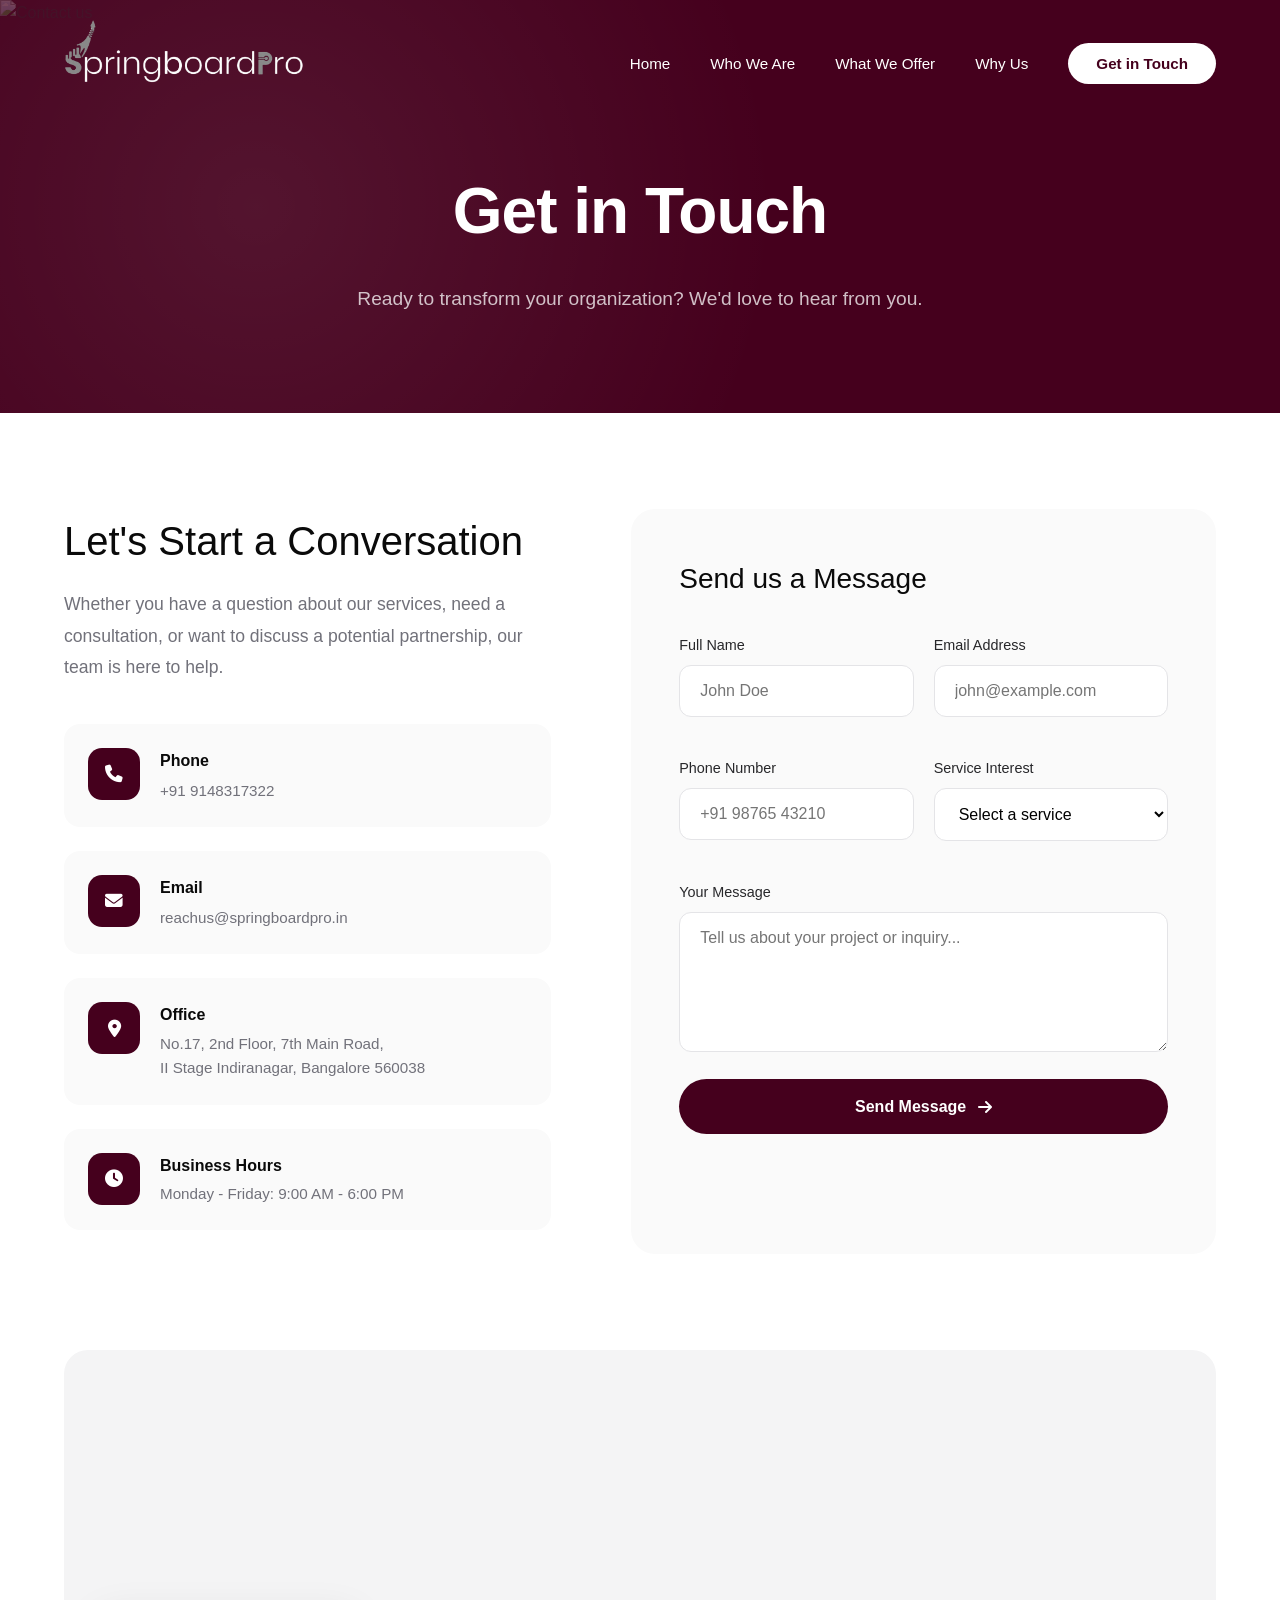
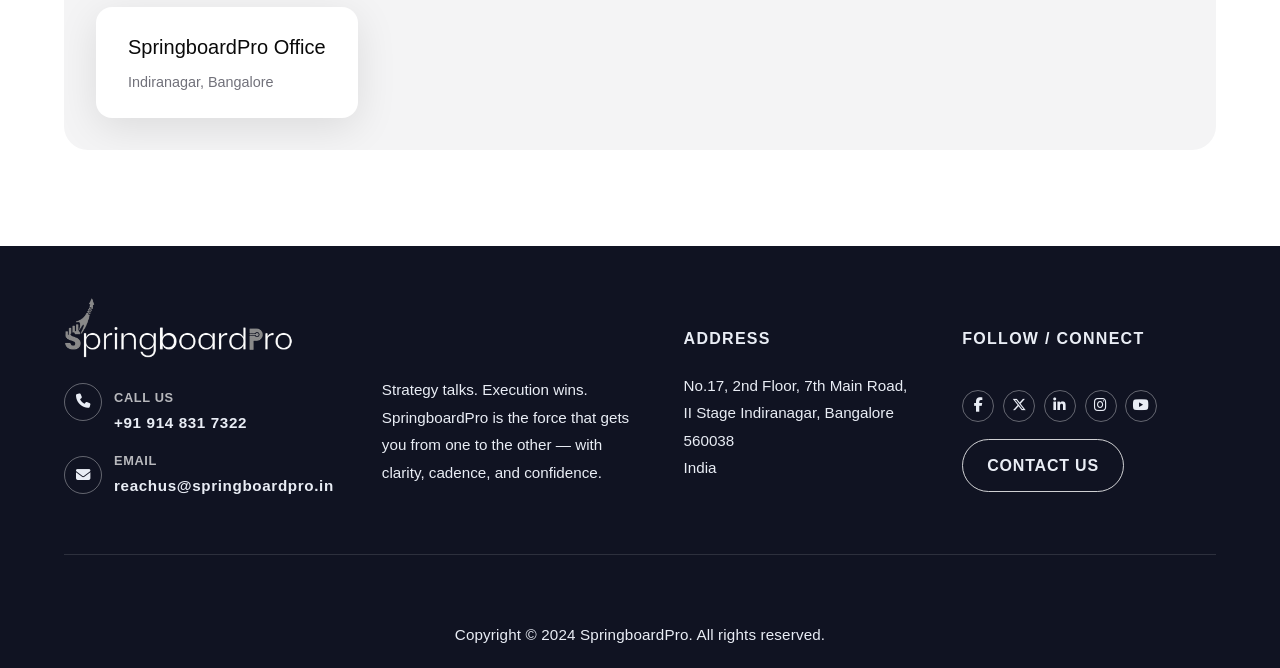
==== contact.html @ 6fe1da52 "changes in the contact.html index .html" ====
<!DOCTYPE html>
<html lang="en">

<head>
    <meta charset="UTF-8">
    <meta name="viewport" content="width=device-width, initial-scale=1.0">
    <title>Contact Us | SpringboardPro</title>
    <link
        href="https://fonts.googleapis.com/css2?family=DM+Sans:wght@400;500;600;700&family=Instrument+Serif:ital@0;1&display=swap"
        rel="stylesheet">
    <link rel="stylesheet" href="https://cdnjs.cloudflare.com/ajax/libs/font-awesome/6.5.1/css/all.min.css">
    <style>
        * {
            margin: 0;
            padding: 0;
            box-sizing: border-box;
        }

        :root {
            --burgundy: #45001d;
            --burgundy-light: #dcafac;
            --burgundy-dark: #5c0028;
            --white: #ffffff;
            --black: #0a0a0a;
            --gray-50: #fafafa;
            --gray-100: #f4f4f5;
            --gray-200: #e4e4e7;
            --gray-500: #71717a;
            --gray-800: #27272a;
        }

        html {
            scroll-behavior: smooth;
        }

        body {
            font-family: 'Nunito', sans-serif;
            color: var(--gray-800);
            line-height: 1.6;
            background: var(--white);
        }

        /* NAVBAR */
        .navbar {
            position: fixed;
            top: 0;
            left: 0;
            right: 0;
            z-index: 1000;
            padding: 1.15rem 5%;
            display: flex;
            justify-content: space-between;
            align-items: center;
            background: transparent;
            border-bottom: 1px solid transparent;
            transition: all 0.4s cubic-bezier(0.4, 0, 0.2, 1);
        }

        .navbar.scrolled {
            padding: 0.85rem 5%;
            background: #45001d;
            backdrop-filter: blur(18px);
            border-bottom: 1px solid rgba(255, 255, 255, 0.08);
            box-shadow: 0 8px 35px rgba(69, 0, 29, 0.45);
        }

        .navbar.scrolled .logo {
            color: #45001d;
        }

        .navbar.scrolled .nav-links a {
            color: var(--white)
        }

        .navbar.scrolled .nav-cta {
            background: var(--white) !important;
            color: var(--burgundy) !important;
        }

        .logo {
            display: inline-flex;
            align-items: center;
            gap: 0.75rem;
            text-decoration: none;
        }

        .logo img {
            height: 90px;
            width: auto;
            display: block;
        }

        .nav-links {
            display: flex;
            list-style: none;
            gap: 2.5rem;
            align-items: center;
        }

        .nav-links a {
            color: var(--white);
            text-decoration: none;
            font-weight: 500;
            font-size: 0.95rem;
            transition: all 0.3s ease;
        }

        .dropdown {
            position: relative;
        }

        .dropdown-content {
            position: absolute;
            top: calc(100% + 10px);
            left: -20px;
            background: var(--white);
            min-width: 280px;
            padding: 0.75rem 0;
            border-radius: 12px;
            opacity: 0;
            visibility: hidden;
            transform: translateY(10px);
            transition: all 0.3s ease;
            box-shadow: 0 20px 50px rgba(0, 0, 0, 0.15);
            border: 1px solid var(--gray-100);
        }

        .dropdown:hover .dropdown-content {
            opacity: 1;
            visibility: visible;
            transform: translateY(0);
        }

        .dropdown-content a {
            display: block;
            padding: 0.9rem 1.5rem;
            color: var(--gray-800) !important;
            font-size: 0.9rem;
        }

        .dropdown-content a:hover {
            background: var(--gray-50);
            color: var(--burgundy) !important;
        }

        .nav-cta {
            background: var(--white) !important;
            color: var(--burgundy) !important;
            padding: 0.75rem 1.75rem !important;
            border-radius: 100px;
            font-weight: 600 !important;
        }

        .mobile-toggle {
            display: none;
            flex-direction: column;
            gap: 5px;
            cursor: pointer;
            padding: 5px;
            z-index: 1001;
        }

        .mobile-toggle span {
            width: 24px;
            height: 2px;
            background: var(--white);
            border-radius: 2px;
        }

        .navbar.scrolled .mobile-toggle span {
            background: var(--gray-800);
        }

        /* PAGE HERO */
        .page-hero {
            padding: 10rem 5% 6rem;
            background: #45001d;
            position: relative;
            overflow: hidden;
        }

        .page-hero::before {
            content: '';
            position: absolute;
            top: 0;
            left: 0;
            right: 0;
            bottom: 0;
            background: radial-gradient(circle at 20% 50%, rgba(255, 255, 255, 0.08) 0%, transparent 50%);
            z-index: 1;
        }

        .hero-bg-image {
            position: absolute;
            top: 0;
            left: 0;
            right: 0;
            bottom: 0;
        }

        .hero-bg-image img {
            width: 100%;
            height: 100%;
            object-fit: cover;
            opacity: 0.25;
        }

        .page-hero-content {
            max-width: 800px;
            margin: 0 auto;
            text-align: center;
            position: relative;
            z-index: 10;
        }

        .page-hero .section-label {
            display: inline-flex;
            align-items: center;
            gap: 0.5rem;
            background: rgba(255, 255, 255, 0.1);
            border: 1px solid rgba(255, 255, 255, 0.2);
            color: var(--white);
            padding: 0.5rem 1rem;
            border-radius: 100px;
            font-size: 0.85rem;
            font-weight: 500;
            margin-bottom: 1.25rem;
        }

        .page-hero h1 {
            font-family: 'Nunito', sans-serif;
            font-size: 4rem;
            color: var(--white);
            margin-bottom: 1.25rem;
            font-weight: 600;
            letter-spacing: -1px;
        }

        .page-hero p {
            color: rgba(255, 255, 255, 0.75);
            font-size: 1.2rem;
            line-height: 1.8;
        }

        /* CONTACT SECTION */
        .contact-section {
            padding: 6rem 5%;
            background: var(--white);
        }

        .contact-container {
            max-width: 1200px;
            margin: 0 auto;
            display: grid;
            grid-template-columns: 1fr 1.2fr;
            gap: 5rem;
        }

        .contact-info h2 {
            font-family: 'Nunito', sans-serif;
            font-size: 2.5rem;
            color: var(--black);
            margin-bottom: 1rem;
            font-weight: 400;
        }

        .contact-info>p {
            color: var(--gray-500);
            font-size: 1.1rem;
            line-height: 1.8;
            margin-bottom: 2.5rem;
        }

        .contact-item {
            display: flex;
            gap: 1.25rem;
            margin-bottom: 1.5rem;
            padding: 1.5rem;
            background: var(--gray-50);
            border-radius: 16px;
            transition: all 0.3s ease;
        }

        .contact-item:hover {
            background: var(--white);
            box-shadow: 0 10px 40px rgba(0, 0, 0, 0.06);
            transform: translateX(8px);
        }

        .contact-icon {
            width: 52px;
            height: 52px;
            background: #45001d;
            border-radius: 14px;
            display: flex;
            align-items: center;
            justify-content: center;
            flex-shrink: 0;
            color: var(--white);
            font-size: 1.1rem;
        }

        .contact-item-content h4 {
            font-size: 1rem;
            color: var(--black);
            margin-bottom: 0.25rem;
            font-weight: 600;
        }

        .contact-item-content p,
        .contact-item-content a {
            color: var(--gray-500);
            font-size: 0.95rem;
            text-decoration: none;
            transition: color 0.3s ease;
        }

        .contact-item-content a:hover {
            color: #45001d;
        }

        .contact-form-wrapper {
            background: var(--gray-50);
            border-radius: 24px;
            padding: 3rem;
        }

        .contact-form-wrapper h3 {
            font-family: 'Nunito', sans-serif;
            font-size: 1.75rem;
            color: var(--black);
            margin-bottom: 2rem;
            font-weight: 400;
        }

        .form-row {
            display: grid;
            grid-template-columns: 1fr 1fr;
            gap: 1.25rem;
            margin-bottom: 1.25rem;
        }

        .form-group {
            margin-bottom: 1.25rem;
        }

        .form-group label {
            display: block;
            font-size: 0.9rem;
            color: var(--gray-800);
            margin-bottom: 0.5rem;
            font-weight: 500;
        }

        .form-group input,
        .form-group textarea,
        .form-group select {
            width: 100%;
            padding: 1rem 1.25rem;
            border: 1.5px solid var(--gray-200);
            border-radius: 12px;
            font-size: 1rem;
            font-family: inherit;
            transition: all 0.3s ease;
            background: var(--white);
        }

        .form-group input:focus,
        .form-group textarea:focus,
        .form-group select:focus {
            outline: none;
            border-color: #45001d;
            box-shadow: 0 0 0 4px rgba(69, 0, 29, 0.1);
        }

        .form-group textarea {
            min-height: 140px;
            resize: vertical;
        }

        .btn-submit {
            width: 100%;
            background: #45001d;
            color: var(--white);
            padding: 1.15rem 2rem;
            border: none;
            border-radius: 100px;
            font-size: 1rem;
            font-weight: 600;
            cursor: pointer;
            display: flex;
            align-items: center;
            justify-content: center;
            gap: 0.75rem;
            transition: all 0.3s ease;
        }

        .btn-submit:hover {
            transform: translateY(-3px);
            box-shadow: 0 15px 40px rgba(69, 0, 29, 0.3);
        }

        .btn-submit i {
            transition: transform 0.3s ease;
        }

        .btn-submit:hover i {
            transform: translateX(4px);
        }

        /* MAP */
        .map-section {
            padding: 0 5% 6rem;
            background: var(--white);
        }

        .map-container {
            max-width: 1200px;
            margin: 0 auto;
        }

        .map-wrapper {
            height: 400px;
            background: var(--gray-100);
            border-radius: 24px;
            overflow: hidden;
            position: relative;
        }

        .map-wrapper img.map-fallback {
            width: 100%;
            height: 100%;
            object-fit: cover;
        }

        .map-wrapper iframe {
            width: 100%;
            height: 100%;
            border: none;
        }

        .map-overlay {
            position: absolute;
            bottom: 2rem;
            left: 2rem;
            background: var(--white);
            padding: 1.5rem 2rem;
            border-radius: 16px;
            box-shadow: 0 10px 40px rgba(0, 0, 0, 0.1);
        }

        .map-overlay h4 {
            font-family: 'Nunito', sans-serif;
            font-size: 1.25rem;
            color: var(--black);
            margin-bottom: 0.5rem;
            font-weight: 400;
        }

        .map-overlay p {
            color: var(--gray-500);
            font-size: 0.9rem;
        }

        /* ===== FOOTER ===== */
        .footer {
            background: #101322;
            padding: 5rem 5% 0;
            color: var(--white);
        }

        .footer-container {
            max-width: 1400px;
            margin: 0 auto;
        }

        .footer-grid {
            display: grid;
            grid-template-columns: 1.1fr 1.1fr 1fr 1.1fr;
            gap: 3rem;
            align-items: start;
            padding-bottom: 3.5rem;
            border-bottom: 1px solid rgba(255, 255, 255, 0.12);
        }

        .footer-brand .logo img {
            height: 86px;
            width: auto;
            display: block;
        }

        .footer-contact-list {
            list-style: none;
            margin-top: 1.75rem;
            display: grid;
            gap: 1rem;
        }

        .footer-contact-item {
            display: grid;
            grid-template-columns: auto 1fr;
            align-items: center;
            gap: 0.75rem;
            color: var(--white);
            text-decoration: none;
            font-weight: 700;
            letter-spacing: 0.04em;
        }

        .footer-contact-icon {
            width: 38px;
            height: 38px;
            border: 1px solid rgba(255, 255, 255, 0.25);
            border-radius: 50%;
            display: grid;
            place-items: center;
            font-size: 0.9rem;
            color: var(--white);
        }

        .footer-contact-text {
            display: flex;
            flex-direction: column;
            gap: 0.15rem;
            font-size: 0.95rem;
            color: var(--white);
        }

        .footer-contact-text span {
            font-size: 0.8rem;
            opacity: 0.7;
            font-weight: 600;
        }

        .footer-contact-text a {
            color: var(--white);
            text-decoration: none;
        }

        .footer-about p {
            color: rgba(255, 255, 255, 0.85);
            line-height: 1.8;
            font-size: 0.98rem;
        }

        .footer-column h4 {
            color: var(--white);
            font-size: 1rem;
            margin-bottom: 1.25rem;
            font-weight: 700;
            letter-spacing: 0.08em;
        }

        .footer-column p {
            color: rgba(255, 255, 255, 0.8);
            line-height: 1.8;
            font-size: 0.95rem;
        }

        .footer-social {
            display: flex;
            flex-direction: column;
            gap: 1.1rem;
            align-items: flex-start;
        }

        .footer-social-icons {
            display: flex;
            gap: 0.55rem;
            align-items: center;
        }

        .footer-social-icons a {
            width: 32px;
            height: 32px;
            border-radius: 50%;
            border: 1px solid rgba(255, 255, 255, 0.35);
            color: var(--white);
            display: grid;
            place-items: center;
            text-decoration: none;
            transition: all 0.3s ease;
            font-size: 0.9rem;
        }

        .footer-social-icons a:hover {
            background: rgba(255, 255, 255, 0.08);
            transform: translateY(-2px);
        }

        .footer-cta-btn {
            display: inline-flex;
            align-items: center;
            justify-content: center;
            padding: 0.8rem 1.5rem;
            border-radius: 999px;
            border: 1.5px solid rgba(255, 255, 255, 0.8);
            color: var(--white);
            text-decoration: none;
            font-weight: 700;
            letter-spacing: 0.05em;
            transition: all 0.3s ease;
        }

        .footer-cta-btn:hover {
            background: rgba(255, 255, 255, 0.12);
            transform: translateY(-2px);
        }

        .footer-bottom {
            margin-top: 3rem;
            padding: 1.25rem 0;
            background: #101322;
            text-align: center;
        }

        .footer-bottom p {
            color: rgba(255, 255, 255, 0.8);
            font-size: 0.95rem;
            letter-spacing: 0.01em;
        }

        .footer-bottom p span {
            color: var(--palette-primary, #911120);
        }

        /* Footer color normalization */
        .footer,
        .footer p,
        .footer h4,
        .footer a,
        .footer-contact-item {
            color: #e9edf5 !important;
        }

        .footer a {
            text-decoration: none;
        }

        .footer a:hover {
            color: #ffffff !important;
        }

        .footer-contact-icon {
            border-color: rgba(255, 255, 255, 0.35);
            color: #e9edf5;
        }

        .footer-contact-text a {
            color: #e9edf5 !important;
        }

        .footer-social-icons a {
            color: #e9edf5;
            border-color: rgba(255, 255, 255, 0.35);
        }

        .footer-social-icons a:hover {
            background: rgba(255, 255, 255, 0.12);
            color: #ffffff;
        }

        .footer-cta-btn {
            color: #e9edf5;
            border-color: rgba(255, 255, 255, 0.8);
        }

        .footer-cta-btn:hover {
            background: rgba(255, 255, 255, 0.12);
            color: #ffffff;
        }

        /* RESPONSIVE */
        @media (max-width: 992px) {
            .contact-container {
                grid-template-columns: 1fr;
                gap: 3rem;
            }

            .footer-grid {
                grid-template-columns: 1fr 1fr;
            }
        }

        @media (max-width: 768px) {
            .nav-links {
                position: fixed;
                top: 0;
                right: -100%;
                width: 80%;
                max-width: 350px;
                height: 100vh;
                background: var(--white);
                flex-direction: column;
                padding: 6rem 2rem 2rem;
                gap: 0;
                transition: right 0.4s ease;
                box-shadow: -10px 0 30px rgba(0, 0, 0, 0.1);
            }

            .nav-links.active {
                right: 0;
            }

            .nav-links li {
                width: 100%;
                border-bottom: 1px solid var(--gray-100);
            }

            .nav-links a {
                color: var(--gray-800) !important;
                padding: 1.25rem 0;
                display: block;
            }

            .nav-links .nav-cta {
                margin-top: 1rem;
                text-align: center;
                background: var(--burgundy) !important;
                color: var(--white) !important;
            }

            .mobile-toggle {
                display: flex;
            }

            .page-hero h1 {
                font-size: 2.5rem;
            }

            .form-row {
                grid-template-columns: 1fr;
            }

            .contact-form-wrapper {
                padding: 2rem;
            }

            .map-overlay {
                left: 1rem;
                right: 1rem;
                bottom: 1rem;
            }

            .footer-grid {
                grid-template-columns: 1fr;
            }

            .dropdown-content {
                position: static;
                opacity: 1;
                visibility: visible;
                transform: none;
                box-shadow: none;
                border: none;
                padding: 0 0 0 1rem;
                background: transparent;
            }
        }
    </style>
</head>

<body>
    <nav class="navbar">
        <a href="index.html" class="logo"><img src="springboardlogo-removebg-preview.png" alt="SpringboardPro logo"></a>
        <ul class="nav-links">
            <li><a href="index.html">Home</a></li>
            <li><a href="who-we-are.html">Who We Are</a></li>
            <li class="dropdown">
                <a href="what-we-offer.html">What We Offer</a>
                <div class="dropdown-content">
                    <a href="project-management.html">Project Management Consulting</a>
                    <a href="enterprise-automation.html">Enterprise Automation</a>
                    <a href="delivery-recovery.html">Delivery & Recovery</a>
                    <a href="process-consulting.html">Process Consulting</a>
                </div>
            </li>
            <li><a href="why-us.html">Why Us</a></li>
            <li><a href="contact.html" class="nav-cta">Get in Touch</a></li>
        </ul>
        <div class="mobile-toggle"><span></span><span></span><span></span></div>
    </nav>

    <section class="page-hero">
        <div class="hero-bg-image">
            <img src="https://images.unsplash.com/photo-1423666639041-f56000c27a9a?w=1600&q=80" alt="Contact us">
        </div>
        <div class="page-hero-content">
            <h1>Get in Touch</h1>
            <p>Ready to transform your organization? We'd love to hear from you.</p>
        </div>
    </section>

    <section class="contact-section">
        <div class="contact-container">
            <div class="contact-info">
                <h2>Let's Start a Conversation</h2>
                <p>Whether you have a question about our services, need a consultation, or want to discuss a potential
                    partnership, our team is here to help.</p>

                <div class="contact-item">
                    <div class="contact-icon"><i class="fas fa-phone"></i></div>
                    <div class="contact-item-content">
                        <h4>Phone</h4>
                        <a href="tel:+919148317322">+91 9148317322</a>
                    </div>
                </div>

                <div class="contact-item">
                    <div class="contact-icon"><i class="fas fa-envelope"></i></div>
                    <div class="contact-item-content">
                        <h4>Email</h4>
                        <a href="mailto:reachus@springboardpro.in">reachus@springboardpro.in</a>
                    </div>
                </div>

                <div class="contact-item">
                    <div class="contact-icon"><i class="fas fa-map-marker-alt"></i></div>
                    <div class="contact-item-content">
                        <h4>Office</h4>
                        <p>No.17, 2nd Floor, 7th Main Road,<br>II Stage Indiranagar, Bangalore 560038</p>
                    </div>
                </div>

                <div class="contact-item">
                    <div class="contact-icon"><i class="fas fa-clock"></i></div>
                    <div class="contact-item-content">
                        <h4>Business Hours</h4>
                        <p>Monday - Friday: 9:00 AM - 6:00 PM</p>
                    </div>
                </div>
            </div>

            <div class="contact-form-wrapper">
                <h3>Send us a Message</h3>
                <form>
                    <div class="form-row">
                        <div class="form-group">
                            <label for="name">Full Name</label>
                            <input type="text" id="name" name="name" placeholder="John Doe" required>
                        </div>
                        <div class="form-group">
                            <label for="email">Email Address</label>
                            <input type="email" id="email" name="email" placeholder="john@example.com" required>
                        </div>
                    </div>
                    <div class="form-row">
                        <div class="form-group">
                            <label for="phone">Phone Number</label>
                            <input type="tel" id="phone" name="phone" placeholder="+91 98765 43210">
                        </div>
                        <div class="form-group">
                            <label for="service">Service Interest</label>
                            <select id="service" name="service">
                                <option value="">Select a service</option>
                                <option value="pmo">PMO Consulting</option>
                                <option value="software">Software Solutions</option>
                                <option value="learning">Corporate Learning</option>
                                <option value="other">Other</option>
                            </select>
                        </div>
                    </div>
                    <div class="form-group">
                        <label for="message">Your Message</label>
                        <textarea id="message" name="message" placeholder="Tell us about your project or inquiry..."
                            required></textarea>
                    </div>
                    <button type="submit" class="btn-submit">Send Message <i class="fas fa-arrow-right"></i></button>
                </form>
            </div>
        </div>
    </section>

    <section class="map-section">
        <div class="map-container">
            <div class="map-wrapper">
                <iframe
                    src="https://www.google.com/maps/embed?pb=!1m18!1m12!1m3!1d3888.0098889544675!2d77.63811431482184!3d12.970888990854647!2m3!1f0!2f0!3f0!3m2!1i1024!2i768!4f13.1!3m3!1m2!1s0x3bae16982e5d3c63%3A0x95b9c45c8c8a9e9a!2sIndiranagar%2C%20Bengaluru%2C%20Karnataka!5e0!3m2!1sen!2sin!4v1637234567890!5m2!1sen!2sin"
                    allowfullscreen="" loading="lazy"></iframe>
                <div class="map-overlay">
                    <h4>SpringboardPro Office</h4>
                    <p>Indiranagar, Bangalore</p>
                </div>
            </div>
        </div>
    </section>

   <footer class="footer">
        <div class="footer-container">
            <div class="footer-grid">
                <div class="footer-brand">
                    <a style="margin-top: -30px;" href="index.html" class="logo" aria-label="SpringboardPro home">
                        <img src="springboardlogo-removebg-preview.png" alt="SpringboardPro logo">
                    </a>
                    <ul class="footer-contact-list" >
                        <li class="footer-contact-item" style="margin-top: -50px;" >
                            <span class="footer-contact-icon"><i class="fas fa-phone"></i></span>
                            <div class="footer-contact-text"  style="margin-top: 20px !important;">
                                <span>CALL US</span>
                                <a href="tel:+919148317322">+91 914 831 7322</a>
                            </div>
                        </li>
                        <li class="footer-contact-item">
                            <span class="footer-contact-icon"><i class="fas fa-envelope"></i></span>
                            <div class="footer-contact-text">
                                <span>EMAIL</span>
                                <a href="mailto:reachus@springboardpro.in">reachus@springboardpro.in</a>
                            </div>
                        </li>
                    </ul>
                </div>
                <div class="footer-column footer-about">
                    <p style="margin-top: 50px;">Strategy talks. Execution wins. SpringboardPro is the force that gets you from one to the other — with clarity, cadence, and confidence.</p>
                </div>
                <div class="footer-column footer-address">
                    <h4>ADDRESS</h4>
                    <p>No.17, 2nd Floor, 7th Main Road,<br>II Stage Indiranagar, Bangalore 560038</p>
                    <p>India</p>
                </div>
                <div class="footer-column footer-social">
                    <h4>FOLLOW / CONNECT</h4>
                    <div class="footer-social-icons">
                        <a href="#" aria-label="Facebook"><i class="fab fa-facebook-f"></i></a>
                        <a href="#" aria-label="Twitter"><i class="fab fa-x-twitter"></i></a>
                        <a href="#" aria-label="LinkedIn"><i class="fab fa-linkedin-in"></i></a>
                        <a href="#" aria-label="Instagram"><i class="fab fa-instagram"></i></a>
                        <a href="#" aria-label="YouTube"><i class="fab fa-youtube"></i></a>
                    </div>
                    <a class="footer-cta-btn" href="contact.html">CONTACT US</a>
                </div>
            </div>
            <div class="footer-bottom">
                <p>Copyright © 2024 SpringboardPro. All rights reserved.</p>
            </div>
        </div>
    </footer>

    <script>
        window.addEventListener('scroll', function () {
            const navbar = document.querySelector('.navbar');
            if (window.scrollY > 50) navbar.classList.add('scrolled');
            else navbar.classList.remove('scrolled');
        });
        document.querySelector('.mobile-toggle').addEventListener('click', function () {
            document.querySelector('.nav-links').classList.toggle('active');
        });

        // Animate contact items
        const observer = new IntersectionObserver((entries) => {
            entries.forEach(entry => {
                if (entry.isIntersecting) {
                    entry.target.style.opacity = '1';
                    entry.target.style.transform = 'translateX(0)';
                }
            });
        }, { threshold: 0.1 });

        document.querySelectorAll('.contact-item').forEach((el, i) => {
            el.style.opacity = '0';
            el.style.transform = 'translateX(-30px)';
            el.style.transition = `all 0.6s cubic-bezier(0.4, 0, 0.2, 1) ${i * 0.15}s`;
            observer.observe(el);
        });

        // Form input animations
        document.querySelectorAll('.form-group input, .form-group textarea, .form-group select').forEach(input => {
            input.addEventListener('focus', function () {
                this.parentElement.style.transform = 'scale(1.02)';
            });
            input.addEventListener('blur', function () {
                this.parentElement.style.transform = '';
            });
        });

        // Submit button animation
        const submitBtn = document.querySelector('.btn-submit');
        if (submitBtn) {
            submitBtn.addEventListener('mouseenter', function () {
                this.style.transform = 'translateY(-3px)';
                this.style.boxShadow = '0 15px 40px rgba(69, 0, 29, 0.3)';
            });
            submitBtn.addEventListener('mouseleave', function () {
                this.style.transform = '';
                this.style.boxShadow = '';
            });
        }
    </script>
</body>

</html>
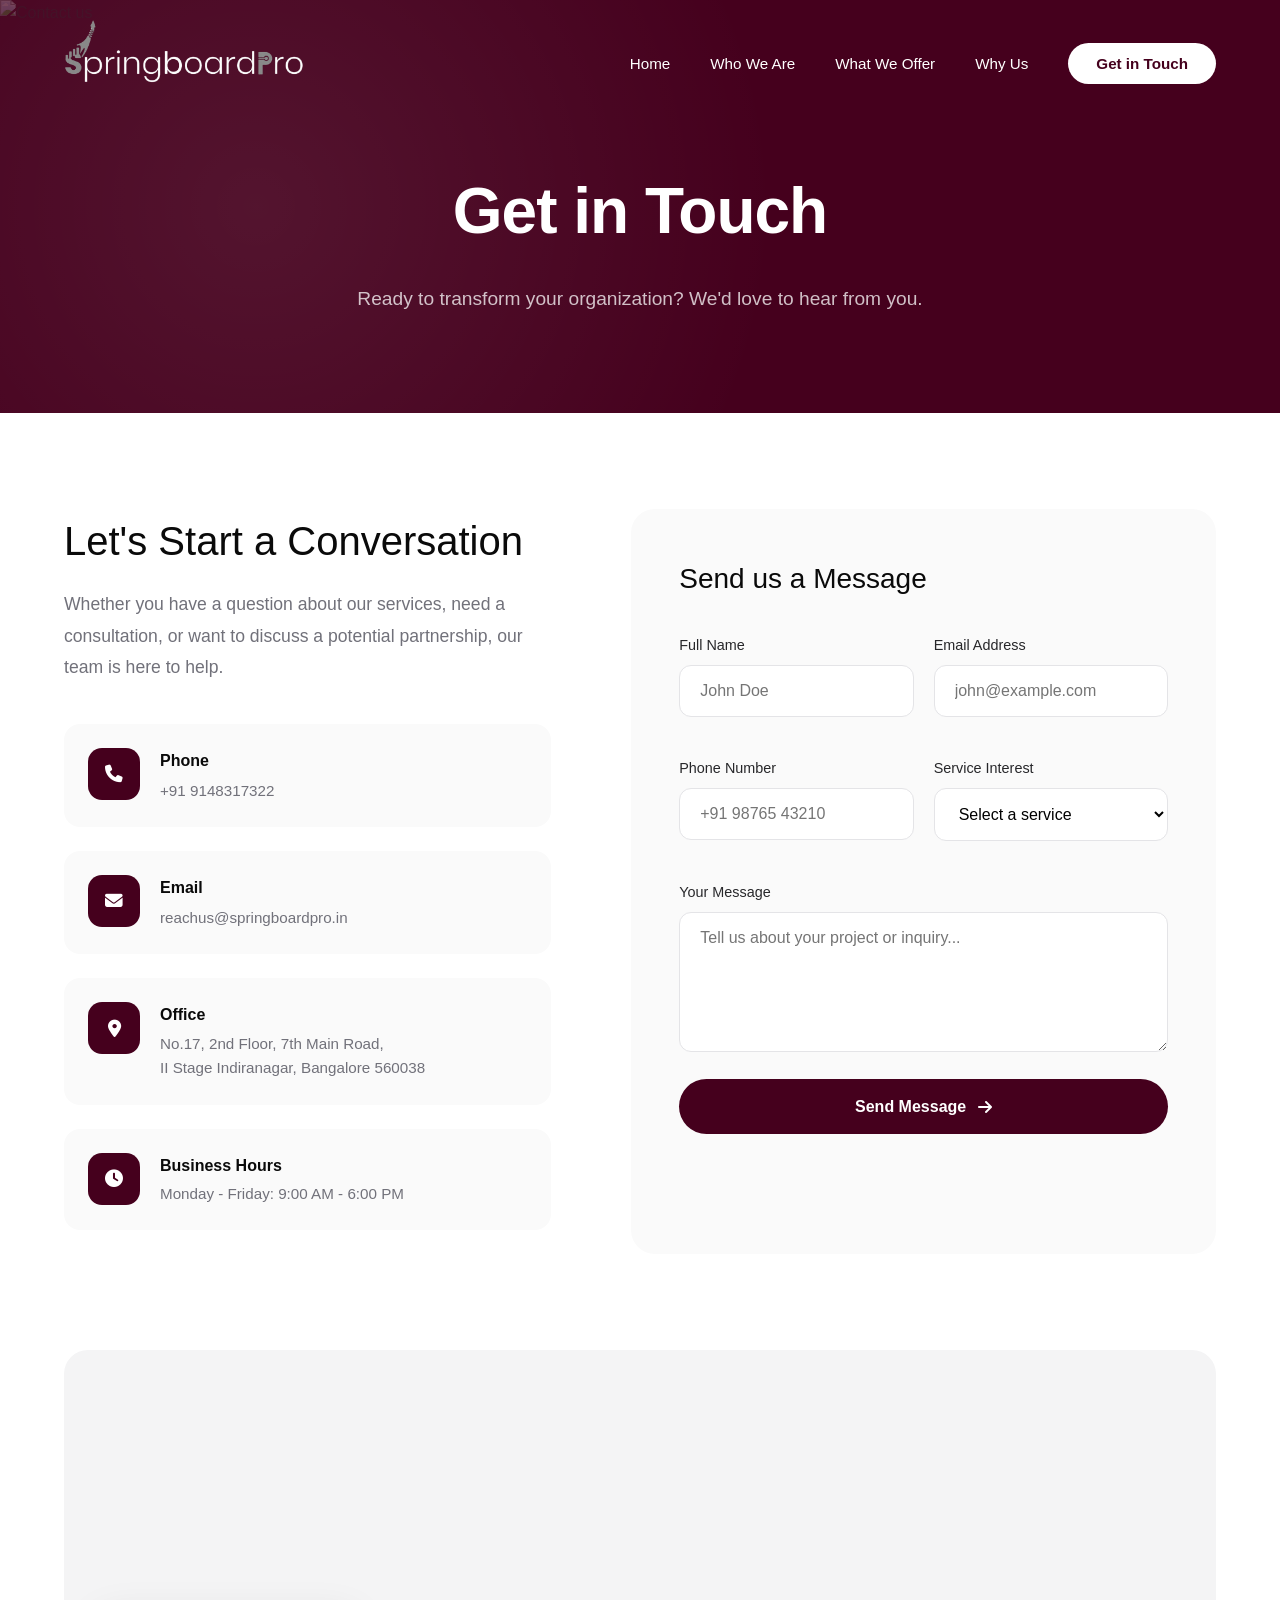
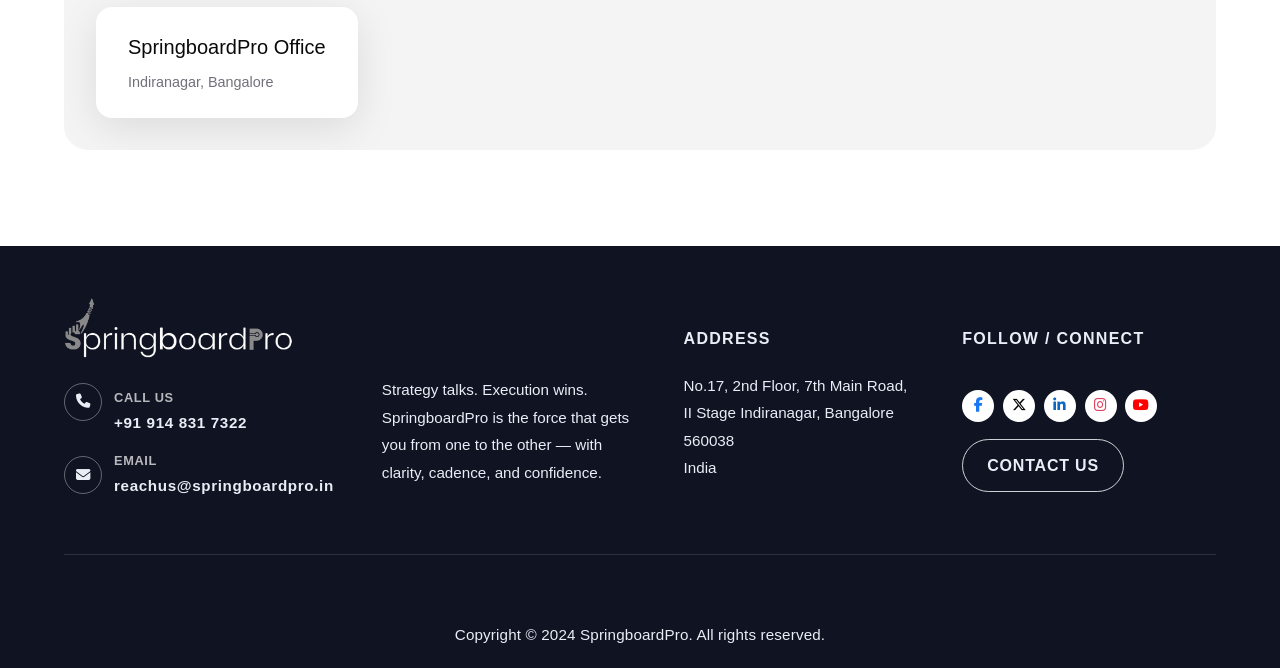
==== commit b423c900: "update 18-dec changes" ====
--- a/contact.html
+++ b/contact.html
@@ -651,13 +651,33 @@
         }
 
         .footer-social-icons a {
-            color: #e9edf5;
+            background: var(--white);
             border-color: rgba(255, 255, 255, 0.35);
         }
 
+        .footer-social-icons a .fa-facebook-f {
+            color: #1877f2;
+        }
+
+        .footer-social-icons a .fa-x-twitter {
+            color: #000000;
+        }
+
+        .footer-social-icons a .fa-linkedin-in {
+            color: #0a66c2;
+        }
+
+        .footer-social-icons a .fa-instagram {
+            color: #e4405f;
+        }
+
+        .footer-social-icons a .fa-youtube {
+            color: #ff0000;
+        }
+
         .footer-social-icons a:hover {
-            background: rgba(255, 255, 255, 0.12);
-            color: #ffffff;
+            background: rgba(255, 255, 255, 0.95);
+            transform: translateY(-3px);
         }
 
         .footer-cta-btn {
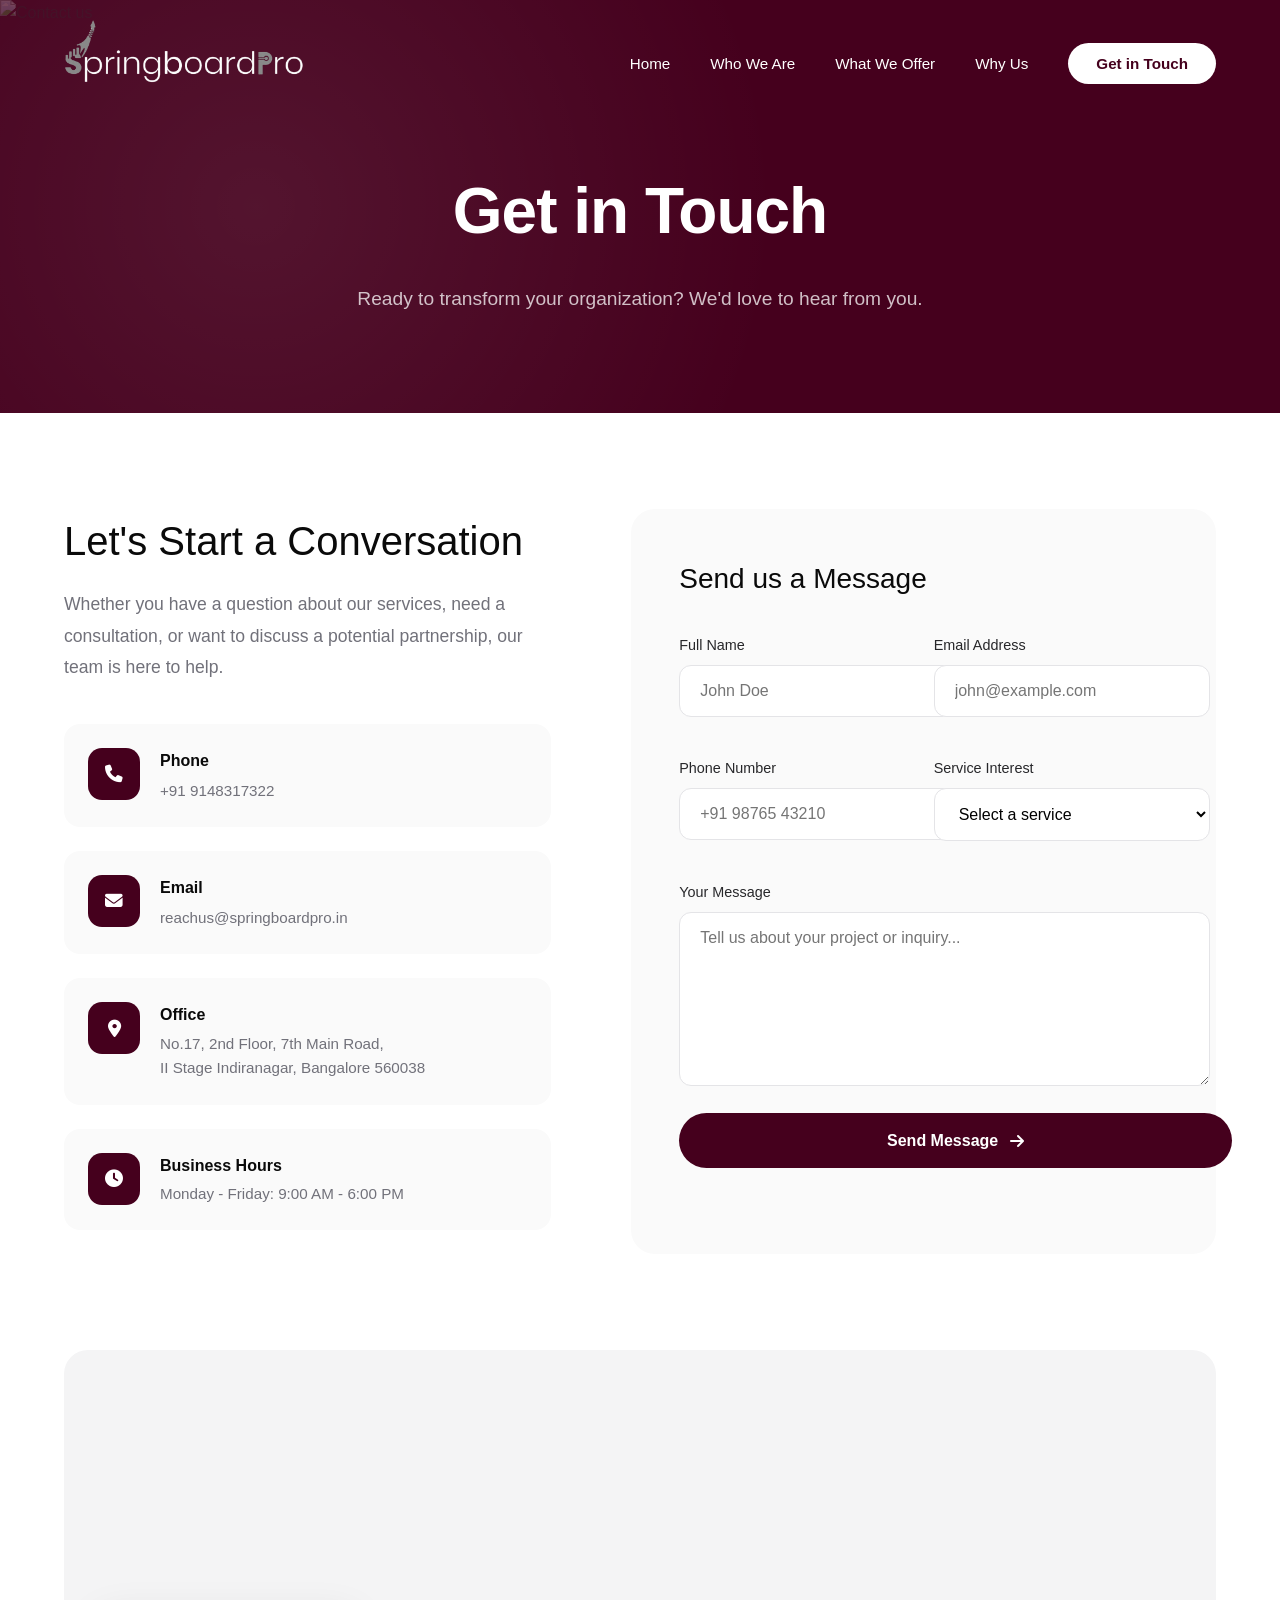
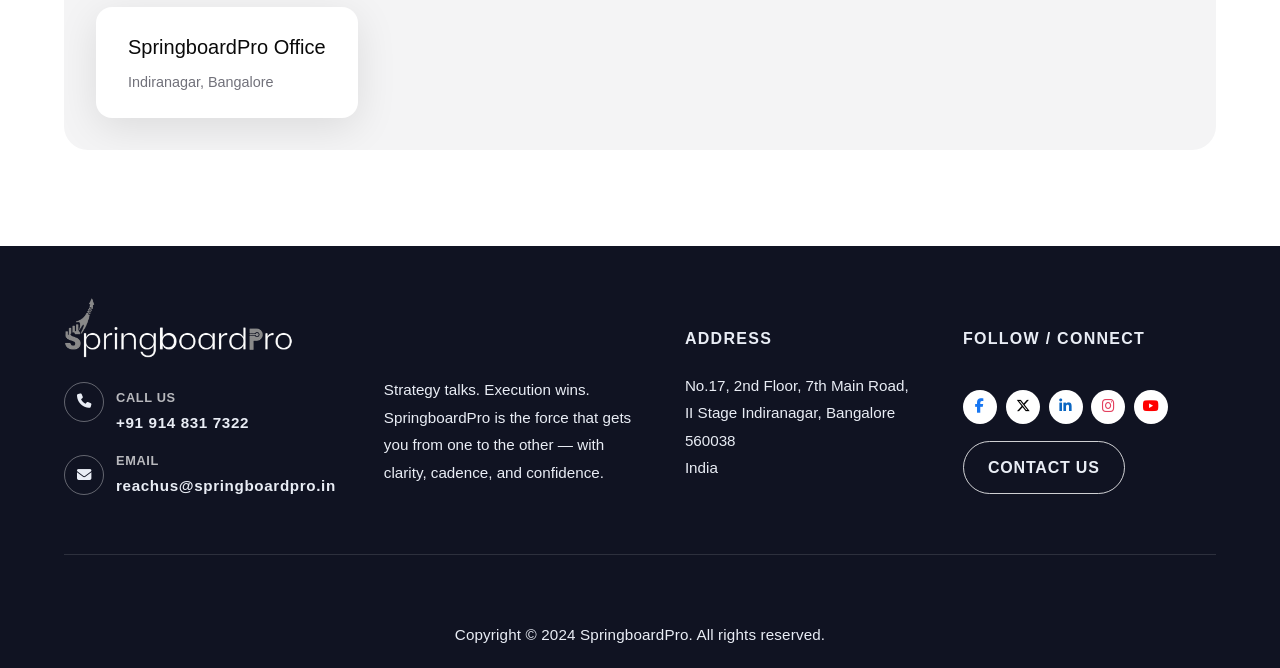
==== commit e3257f7d: "updated jan-11 and jan-16th changes" ====
--- a/contact.html
+++ b/contact.html
@@ -10,10 +10,25 @@
         rel="stylesheet">
     <link rel="stylesheet" href="https://cdnjs.cloudflare.com/ajax/libs/font-awesome/6.5.1/css/all.min.css">
     <style>
+        /* Cross-Browser Compatibility Reset */
         * {
             margin: 0;
             padding: 0;
             box-sizing: border-box;
+            -webkit-box-sizing: border-box;
+            -moz-box-sizing: border-box;
+        }
+
+        *,
+        *::before,
+        *::after {
+            box-sizing: inherit;
+        }
+
+        * {
+            -webkit-font-smoothing: antialiased;
+            -moz-osx-font-smoothing: grayscale;
+            text-rendering: optimizeLegibility;
         }
 
         :root {
@@ -31,13 +46,29 @@
 
         html {
             scroll-behavior: smooth;
+            -webkit-text-size-adjust: 100%;
+            -ms-text-size-adjust: 100%;
         }
 
         body {
-            font-family: 'Nunito', sans-serif;
+            font-family: 'Nunito', -apple-system, BlinkMacSystemFont, 'Segoe UI', Roboto, 'Helvetica Neue', Arial, sans-serif;
             color: var(--gray-800);
             line-height: 1.6;
             background: var(--white);
+            -webkit-overflow-scrolling: touch;
+            min-height: 100vh;
+        }
+
+        img {
+            max-width: 100%;
+            height: auto;
+            -ms-interpolation-mode: bicubic;
+            border-style: none;
+        }
+
+        video {
+            max-width: 100%;
+            height: auto;
         }
 
         /* NAVBAR */
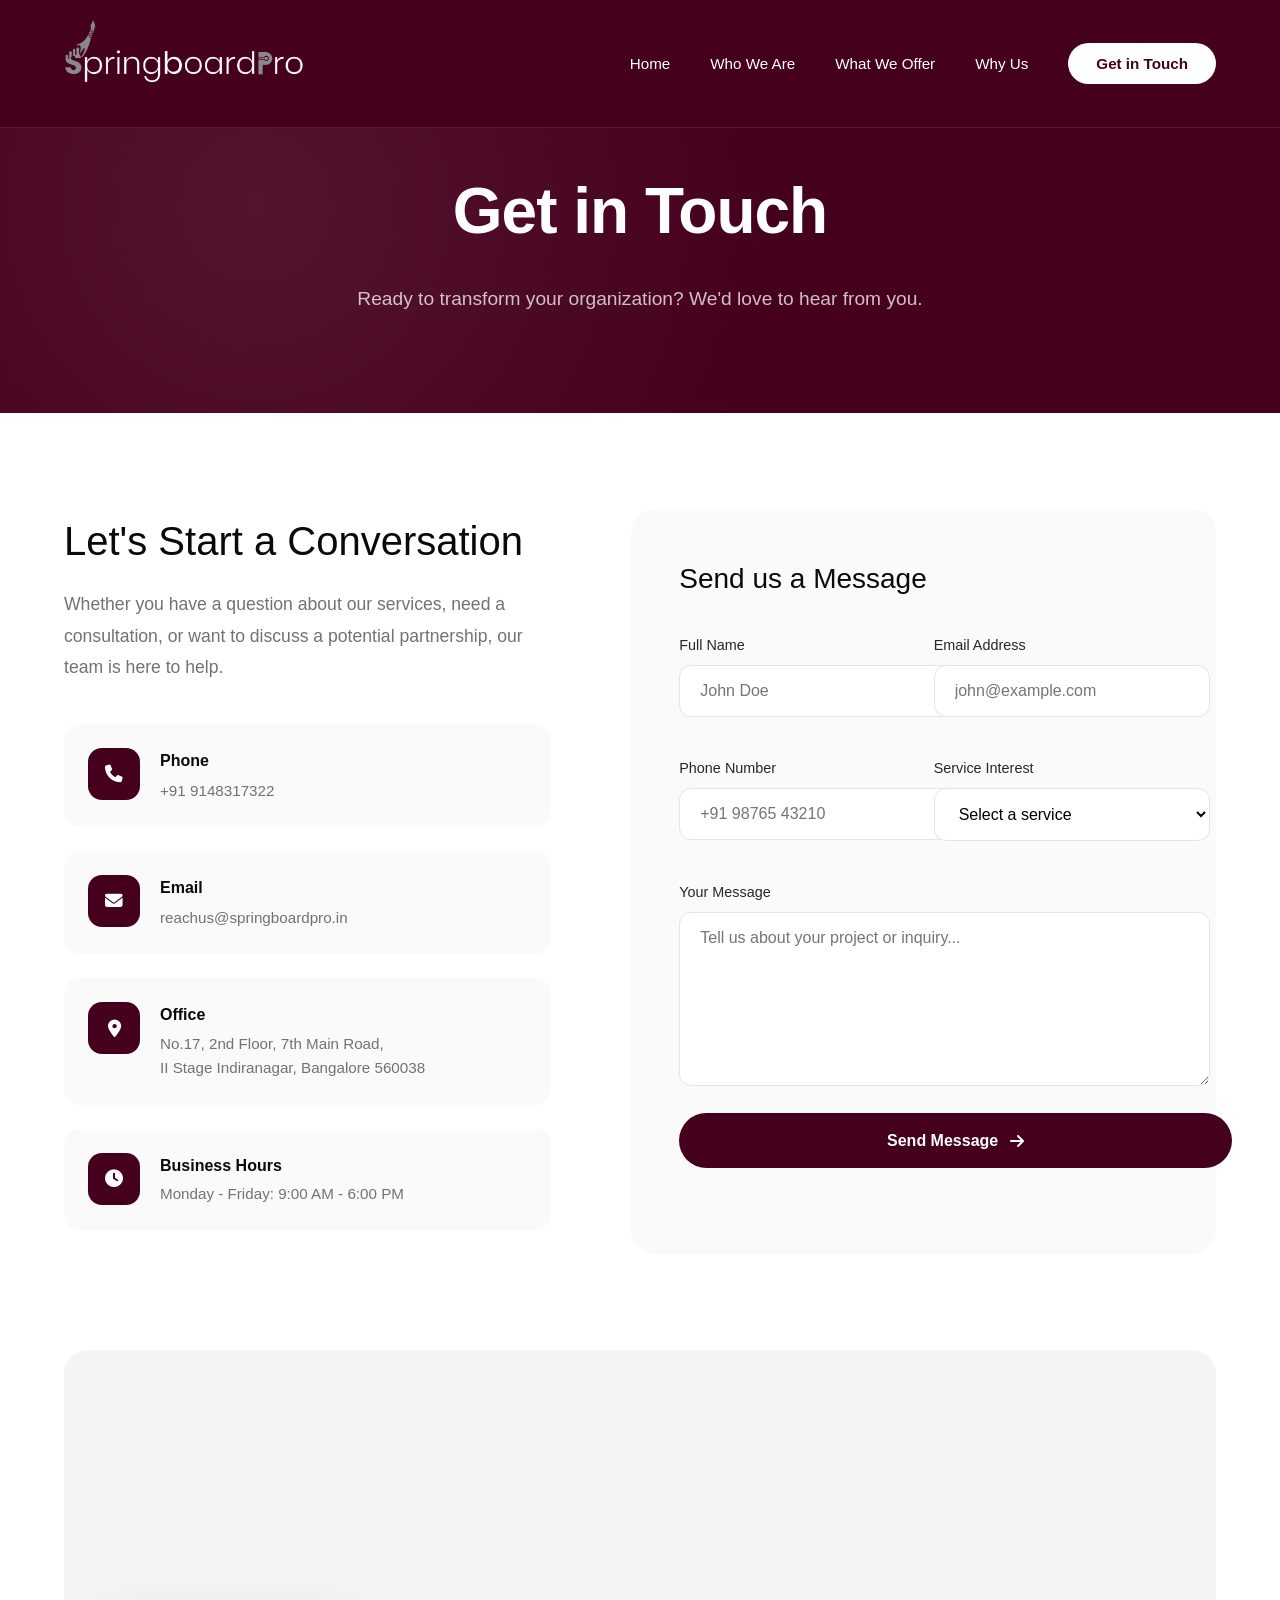
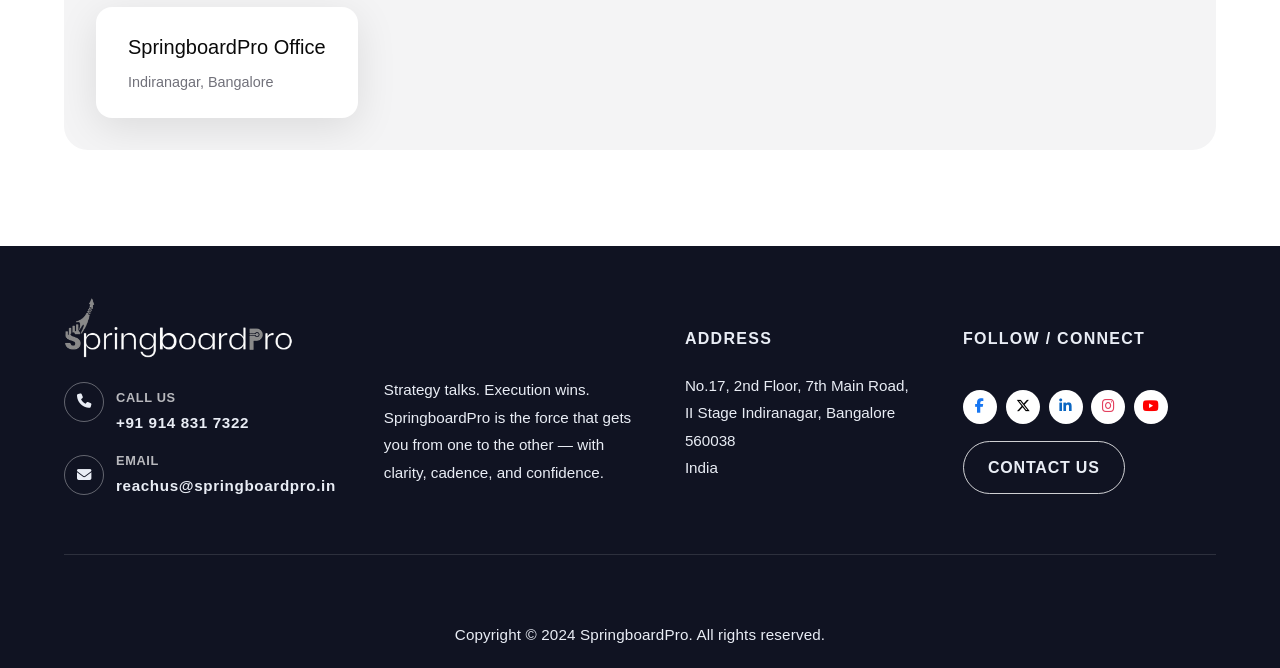
==== commit bef42409: "rechecked - updated" ====
--- a/contact.html
+++ b/contact.html
@@ -48,6 +48,8 @@
             scroll-behavior: smooth;
             -webkit-text-size-adjust: 100%;
             -ms-text-size-adjust: 100%;
+            overflow-x: hidden;
+            width: 100%;
         }
 
         body {
@@ -57,6 +59,9 @@
             background: var(--white);
             -webkit-overflow-scrolling: touch;
             min-height: 100vh;
+            overflow-x: hidden;
+            width: 100%;
+            max-width: 100%;
         }
 
         img {
@@ -82,8 +87,9 @@
             display: flex;
             justify-content: space-between;
             align-items: center;
-            background: transparent;
-            border-bottom: 1px solid transparent;
+            background: rgba(69, 0, 29, 0.98);
+            backdrop-filter: blur(10px);
+            border-bottom: 1px solid rgba(255, 255, 255, 0.1);
             transition: all 0.4s cubic-bezier(0.4, 0, 0.2, 1);
         }
 
@@ -199,7 +205,7 @@
         }
 
         .navbar.scrolled .mobile-toggle span {
-            background: var(--gray-800);
+            background: var(--white);
         }
 
         /* PAGE HERO */
@@ -734,19 +740,37 @@
         }
 
         @media (max-width: 768px) {
+            .navbar {
+                padding: 1rem 4%;
+                width: 100%;
+                left: 0;
+                right: 0;
+            }
+
+            .navbar.scrolled {
+                padding: 0.75rem 4%;
+            }
+
+            .logo img {
+                height: 50px;
+            }
+
             .nav-links {
                 position: fixed;
                 top: 0;
                 right: -100%;
-                width: 80%;
+                width: 85%;
                 max-width: 350px;
                 height: 100vh;
-                background: var(--white);
+                background: rgba(69, 0, 29, 0.98);
+                backdrop-filter: blur(10px);
                 flex-direction: column;
                 padding: 6rem 2rem 2rem;
                 gap: 0;
-                transition: right 0.4s ease;
-                box-shadow: -10px 0 30px rgba(0, 0, 0, 0.1);
+                transition: right 0.4s cubic-bezier(0.4, 0, 0.2, 1);
+                box-shadow: -10px 0 40px rgba(0, 0, 0, 0.3);
+                overflow-y: auto;
+                z-index: 1002;
             }
 
             .nav-links.active {
@@ -755,28 +779,65 @@
 
             .nav-links li {
                 width: 100%;
-                border-bottom: 1px solid var(--gray-100);
+                border-bottom: 1px solid rgba(255, 255, 255, 0.15);
             }
 
             .nav-links a {
-                color: var(--gray-800) !important;
-                padding: 1.25rem 0;
+                color: var(--white) !important;
+                padding: 1.25rem 0.5rem;
                 display: block;
+                font-size: 1rem;
             }
 
             .nav-links .nav-cta {
-                margin-top: 1rem;
+                margin-top: 1.5rem;
+                background: var(--white) !important;
+                color: var(--burgundy) !important;
                 text-align: center;
-                background: var(--burgundy) !important;
-                color: var(--white) !important;
+                border-radius: 100px;
+                padding: 0.9rem 1.5rem !important;
             }
 
             .mobile-toggle {
                 display: flex;
+                z-index: 1003;
+            }
+
+            .dropdown-content {
+                position: static;
+                opacity: 1 !important;
+                visibility: visible !important;
+                transform: none !important;
+                box-shadow: none;
+                border: none;
+                padding: 0.5rem 0 0 1.25rem;
+                background: transparent;
+                min-width: auto;
+            }
+
+            .dropdown-content a {
+                padding: 0.85rem 0.5rem !important;
+                border-left: 2px solid rgba(255, 255, 255, 0.3) !important;
+                color: rgba(255, 255, 255, 0.85) !important;
+                font-size: 0.9rem !important;
+            }
+
+            .dropdown-content a:hover {
+                background: rgba(255, 255, 255, 0.1);
+                color: var(--white) !important;
             }
 
             .page-hero h1 {
-                font-size: 2.5rem;
+                font-size: 2.5rem !important;
+                line-height: 1.2 !important;
+            }
+
+            .page-hero p {
+                font-size: 1rem !important;
+            }
+
+            .contact-hero {
+                padding: 6rem 4% 3rem !important;
             }
 
             .form-row {
@@ -785,6 +846,18 @@
 
             .contact-form-wrapper {
                 padding: 2rem;
+            }
+
+            .contact-info-card {
+                padding: 1.75rem !important;
+            }
+
+            .contact-info-card h3 {
+                font-size: 1.1rem !important;
+            }
+
+            .contact-info-card p {
+                font-size: 0.95rem !important;
             }
 
             .map-overlay {
@@ -806,6 +879,88 @@
                 border: none;
                 padding: 0 0 0 1rem;
                 background: transparent;
+            }
+
+            /* Enhanced mobile responsive */
+            .contact-hero {
+                padding: 6rem 5% 3rem !important;
+                min-height: auto !important;
+            }
+
+            .contact-hero h1 {
+                font-size: 2rem !important;
+            }
+
+            .contact-hero p {
+                font-size: 1.1rem !important;
+            }
+
+            .contact-container {
+                grid-template-columns: 1fr !important;
+                gap: 2rem !important;
+            }
+
+            section {
+                padding: 3rem 5% !important;
+            }
+
+            .contact-form {
+                padding: 2rem !important;
+            }
+
+            .form-row {
+                grid-template-columns: 1fr !important;
+            }
+        }
+
+        /* Extra small devices */
+        @media (max-width: 480px) {
+            .navbar {
+                padding: 0.9rem 3%;
+                width: 100%;
+                left: 0;
+                right: 0;
+            }
+
+            .navbar.scrolled {
+                padding: 0.65rem 3%;
+            }
+
+            .logo img {
+                height: 45px;
+            }
+
+            .contact-hero {
+                padding: 5.5rem 3% 2.5rem !important;
+            }
+
+            .contact-hero h1 {
+                font-size: 1.75rem !important;
+                line-height: 1.2 !important;
+            }
+
+            .contact-hero p {
+                font-size: 0.95rem !important;
+            }
+
+            section {
+                padding: 2rem 3% !important;
+            }
+
+            .contact-form {
+                padding: 1.5rem !important;
+            }
+
+            .contact-info-card {
+                padding: 1.5rem !important;
+            }
+
+            .contact-info-card h3 {
+                font-size: 1rem !important;
+            }
+
+            .contact-info-card p {
+                font-size: 0.9rem !important;
             }
         }
     </style>
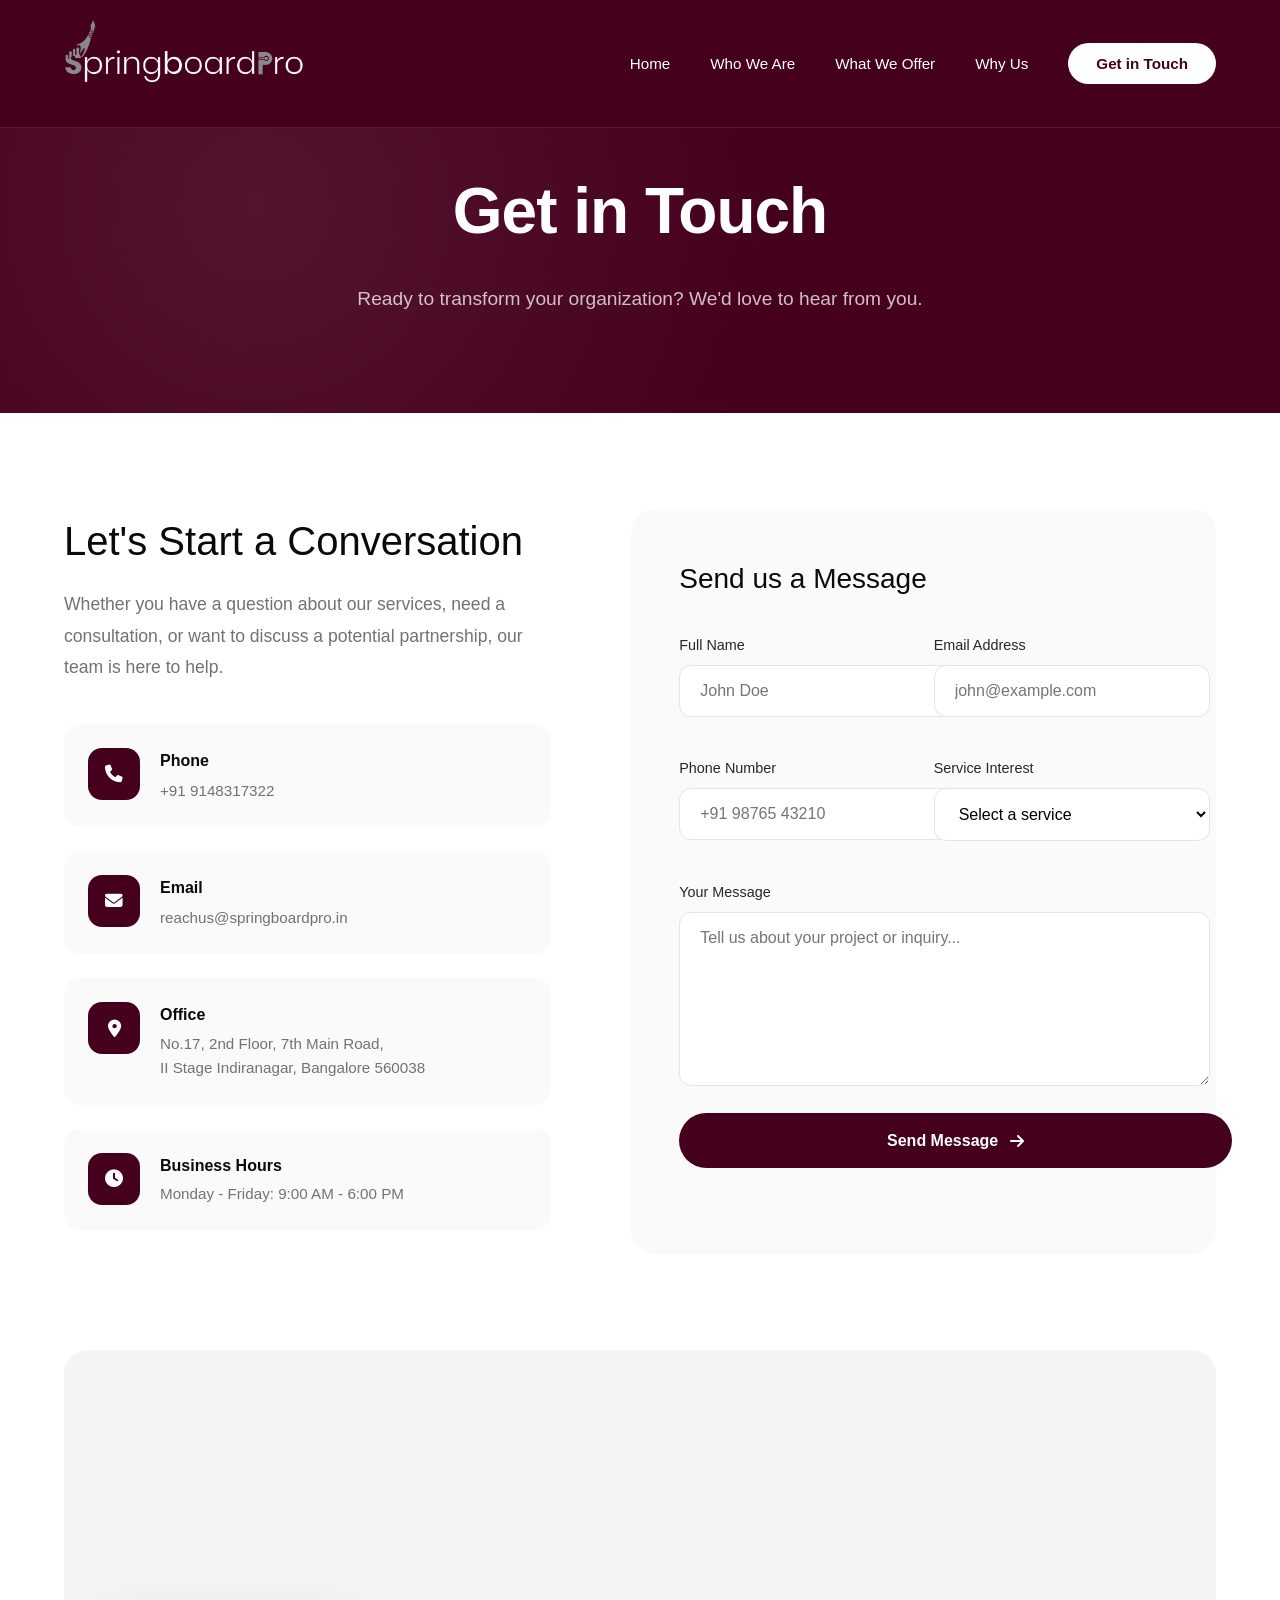
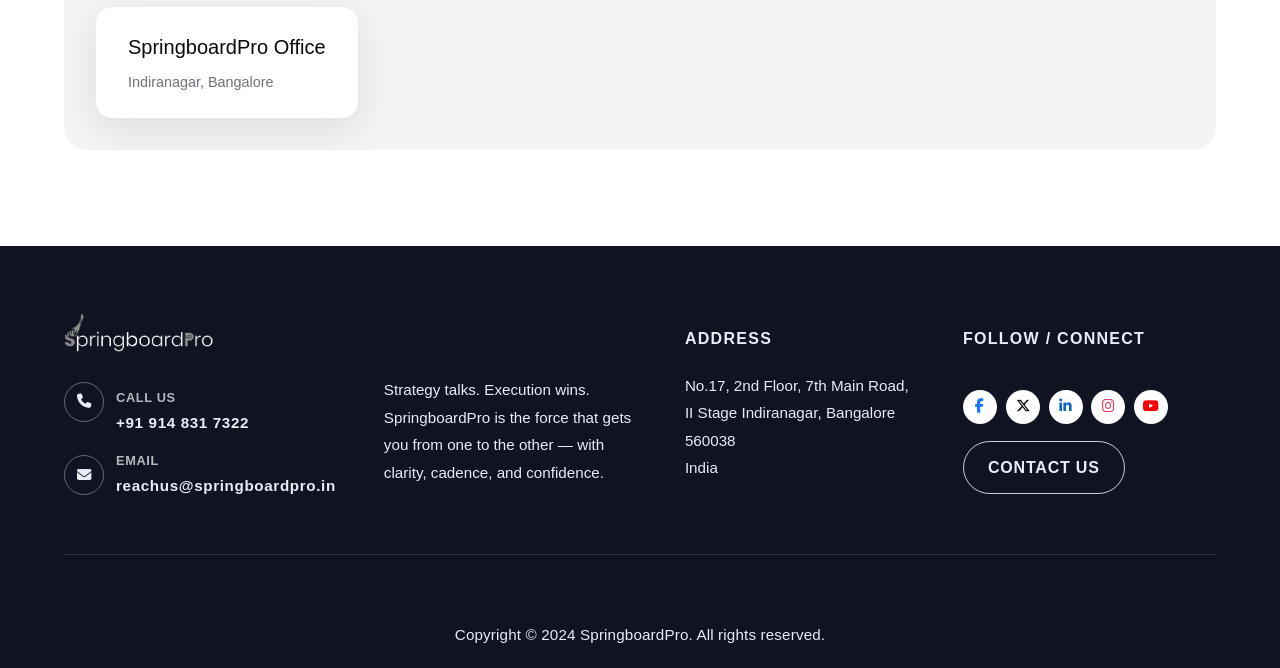
==== commit 572e0b42: "updated mobile responsiveness" ====
--- a/contact.html
+++ b/contact.html
@@ -3,8 +3,29 @@
 
 <head>
     <meta charset="UTF-8">
-    <meta name="viewport" content="width=device-width, initial-scale=1.0">
+    <meta name="viewport" content="width=device-width, initial-scale=1.0, maximum-scale=5.0">
     <title>Contact Us | SpringboardPro</title>
+    
+    <!-- SEO Meta Tags -->
+    <meta name="description" content="Get in touch with SpringboardPro - Your Strategic Growth Partner. Contact us for PMO consulting, automation, and delivery excellence services.">
+    
+    <!-- Open Graph Meta Tags -->
+    <meta property="og:title" content="Contact Us | SpringboardPro">
+    <meta property="og:description" content="Get in touch with SpringboardPro - Your Strategic Growth Partner in PMO Excellence.">
+    <meta property="og:image" content="https://springboardpro.in/springboardlogo-removebg-preview.png">
+    <meta property="og:url" content="https://springboardpro.in/contact">
+    <meta property="og:type" content="website">
+    
+    <!-- Twitter Card Meta Tags -->
+    <meta name="twitter:card" content="summary_large_image">
+    <meta name="twitter:title" content="Contact Us | SpringboardPro">
+    <meta name="twitter:description" content="Get in touch with SpringboardPro - Your Strategic Growth Partner in PMO Excellence.">
+    <meta name="twitter:image" content="https://springboardpro.in/springboardlogo-removebg-preview.png">
+    
+    <!-- Favicon -->
+    <link rel="icon" type="image/png" href="springboardlogo-removebg-preview.png">
+    <link rel="apple-touch-icon" href="springboardlogo-removebg-preview.png">
+    
     <link
         href="https://fonts.googleapis.com/css2?family=DM+Sans:wght@400;500;600;700&family=Instrument+Serif:ital@0;1&display=swap"
         rel="stylesheet">
@@ -50,6 +71,7 @@
             -ms-text-size-adjust: 100%;
             overflow-x: hidden;
             width: 100%;
+            max-width: 100%;
         }
 
         body {
@@ -62,6 +84,14 @@
             overflow-x: hidden;
             width: 100%;
             max-width: 100%;
+            position: relative;
+        }
+
+        /* Prevent horizontal overflow */
+        section, div, header, footer, main {
+            max-width: 100%;
+            overflow-wrap: break-word;
+            word-wrap: break-word;
         }
 
         img {
@@ -84,6 +114,10 @@
             right: 0;
             z-index: 1000;
             padding: 1.15rem 5%;
+            padding-left: max(5%, 1rem);
+            padding-right: max(5%, 1rem);
+            padding-top: max(1.15rem, env(safe-area-inset-top));
+            box-sizing: border-box;
             display: flex;
             justify-content: space-between;
             align-items: center;
@@ -121,10 +155,18 @@
             text-decoration: none;
         }
 
+        .logo {
+            flex-shrink: 1;
+            min-width: 0;
+            max-width: 55%;
+        }
+
         .logo img {
             height: 90px;
             width: auto;
+            max-width: 100%;
             display: block;
+            object-fit: contain;
         }
 
         .nav-links {
@@ -191,10 +233,16 @@
         .mobile-toggle {
             display: none;
             flex-direction: column;
+            justify-content: center;
+            align-items: center;
             gap: 5px;
             cursor: pointer;
-            padding: 5px;
+            padding: 12px;
+            min-width: 44px;
+            min-height: 44px;
+            flex-shrink: 0;
             z-index: 1001;
+            margin-right: env(safe-area-inset-right);
         }
 
         .mobile-toggle span {
@@ -741,18 +789,24 @@
 
         @media (max-width: 768px) {
             .navbar {
-                padding: 1rem 4%;
-                width: 100%;
-                left: 0;
-                right: 0;
+                padding: 1rem 16px;
+                padding-left: max(16px, env(safe-area-inset-left));
+                padding-right: max(16px, env(safe-area-inset-right));
             }
 
             .navbar.scrolled {
-                padding: 0.75rem 4%;
+                padding: 0.75rem 16px;
+                padding-left: max(16px, env(safe-area-inset-left));
+                padding-right: max(16px, env(safe-area-inset-right));
+            }
+
+            .logo {
+                max-width: 60%;
             }
 
             .logo img {
                 height: 50px;
+                max-height: 50px;
             }
 
             .nav-links {
@@ -801,6 +855,8 @@
             .mobile-toggle {
                 display: flex;
                 z-index: 1003;
+                padding: 10px;
+                min-width: 44px;
             }
 
             .dropdown-content {
@@ -916,18 +972,29 @@
         /* Extra small devices */
         @media (max-width: 480px) {
             .navbar {
-                padding: 0.9rem 3%;
-                width: 100%;
-                left: 0;
-                right: 0;
+                padding: 0.85rem 14px;
+                padding-left: max(14px, env(safe-area-inset-left));
+                padding-right: max(14px, env(safe-area-inset-right));
             }
 
             .navbar.scrolled {
-                padding: 0.65rem 3%;
+                padding: 0.6rem 14px;
+                padding-left: max(14px, env(safe-area-inset-left));
+                padding-right: max(14px, env(safe-area-inset-right));
+            }
+
+            .logo {
+                max-width: 55%;
             }
 
             .logo img {
-                height: 45px;
+                height: 42px;
+                max-height: 42px;
+            }
+
+            .mobile-toggle {
+                min-width: 40px;
+                padding: 8px;
             }
 
             .contact-hero {
@@ -1039,15 +1106,23 @@
 
             <div class="contact-form-wrapper">
                 <h3>Send us a Message</h3>
-                <form>
+                <form id="contactForm" action="https://api.web3forms.com/submit" method="POST">
+                    <!-- Web3Forms Access Key -->
+                    <input type="hidden" name="access_key" value="ee2e934a-e761-4ef0-b626-9a80f7dedd1a">
+                    <!-- Redirect after submission -->
+                    <input type="hidden" name="redirect" value="https://web3forms.com/success">
+                    <!-- Email to receive form submissions -->
+                    <input type="hidden" name="email" value="reachus@springboardpro.in">
+                    <input type="hidden" name="subject" value="New Contact Form Submission from SpringboardPro">
+                    
                     <div class="form-row">
                         <div class="form-group">
                             <label for="name">Full Name</label>
                             <input type="text" id="name" name="name" placeholder="John Doe" required>
                         </div>
                         <div class="form-group">
-                            <label for="email">Email Address</label>
-                            <input type="email" id="email" name="email" placeholder="john@example.com" required>
+                            <label for="user_email">Email Address</label>
+                            <input type="email" id="user_email" name="user_email" placeholder="john@example.com" required>
                         </div>
                     </div>
                     <div class="form-row">
@@ -1059,10 +1134,11 @@
                             <label for="service">Service Interest</label>
                             <select id="service" name="service">
                                 <option value="">Select a service</option>
-                                <option value="pmo">PMO Consulting</option>
-                                <option value="software">Software Solutions</option>
-                                <option value="learning">Corporate Learning</option>
-                                <option value="other">Other</option>
+                                <option value="Project Management Consulting">Project Management Consulting</option>
+                                <option value="Delivery & Recovery">Delivery & Recovery</option>
+                                <option value="Enterprise Automation">Enterprise Automation</option>
+                                <option value="Process Consulting">Process Consulting</option>
+                                <option value="Other">Other</option>
                             </select>
                         </div>
                     </div>
@@ -1072,6 +1148,7 @@
                             required></textarea>
                     </div>
                     <button type="submit" class="btn-submit">Send Message <i class="fas fa-arrow-right"></i></button>
+                    <div id="form-message" style="margin-top: 1rem; padding: 1rem; border-radius: 8px; display: none;"></div>
                 </form>
             </div>
         </div>
@@ -1126,11 +1203,11 @@
                 <div class="footer-column footer-social">
                     <h4>FOLLOW / CONNECT</h4>
                     <div class="footer-social-icons">
-                        <a href="#" aria-label="Facebook"><i class="fab fa-facebook-f"></i></a>
-                        <a href="#" aria-label="Twitter"><i class="fab fa-x-twitter"></i></a>
-                        <a href="#" aria-label="LinkedIn"><i class="fab fa-linkedin-in"></i></a>
-                        <a href="#" aria-label="Instagram"><i class="fab fa-instagram"></i></a>
-                        <a href="#" aria-label="YouTube"><i class="fab fa-youtube"></i></a>
+                        <a href="https://www.facebook.com/springboardproedgeofficial" target="_blank" rel="noopener noreferrer" aria-label="Facebook"><i class="fab fa-facebook-f"></i></a>
+                        <a href="https://x.com/sprinboardpro" target="_blank" rel="noopener noreferrer" aria-label="Twitter"><i class="fab fa-x-twitter"></i></a>
+                        <a href="https://www.linkedin.com/company/springboardpro" target="_blank" rel="noopener noreferrer" aria-label="LinkedIn"><i class="fab fa-linkedin-in"></i></a>
+                        <a href="https://www.instagram.com/springboardproedge/" target="_blank" rel="noopener noreferrer" aria-label="Instagram"><i class="fab fa-instagram"></i></a>
+                        <a href="https://www.youtube.com/channel/UCbVfgDuiHHcQuiKNemZrnmw" target="_blank" rel="noopener noreferrer" aria-label="YouTube"><i class="fab fa-youtube"></i></a>
                     </div>
                     <a class="footer-cta-btn" href="contact.html">CONTACT US</a>
                 </div>
@@ -1190,6 +1267,67 @@
                 this.style.boxShadow = '';
             });
         }
+
+        // Form submission handler
+        const contactForm = document.getElementById('contactForm');
+        const formMessage = document.getElementById('form-message');
+        
+        if (contactForm) {
+            contactForm.addEventListener('submit', async function(e) {
+                e.preventDefault();
+                
+                const submitButton = this.querySelector('.btn-submit');
+                const originalText = submitButton.innerHTML;
+                
+                // Disable button and show loading state
+                submitButton.disabled = true;
+                submitButton.innerHTML = '<i class="fas fa-spinner fa-spin"></i> Sending...';
+                
+                // Get form data
+                const formData = new FormData(this);
+                
+                try {
+                    const response = await fetch('https://api.web3forms.com/submit', {
+                        method: 'POST',
+                        body: formData
+                    });
+                    
+                    const data = await response.json();
+                    
+                    if (data.success) {
+                        // Success message
+                        formMessage.style.display = 'block';
+                        formMessage.style.backgroundColor = '#d4edda';
+                        formMessage.style.color = '#155724';
+                        formMessage.style.border = '1px solid #c3e6cb';
+                        formMessage.innerHTML = '<strong>Success!</strong> Your message has been sent. We\'ll get back to you soon.';
+                        
+                        // Reset form
+                        contactForm.reset();
+                        
+                        // Hide message after 5 seconds
+                        setTimeout(() => {
+                            formMessage.style.display = 'none';
+                        }, 5000);
+                    } else {
+                        throw new Error('Form submission failed');
+                    }
+                } catch (error) {
+                    // Error message
+                    formMessage.style.display = 'block';
+                    formMessage.style.backgroundColor = '#f8d7da';
+                    formMessage.style.color = '#721c24';
+                    formMessage.style.border = '1px solid #f5c6cb';
+                    formMessage.innerHTML = '<strong>Error!</strong> Something went wrong. Please try again or contact us directly.';
+                    
+                    console.error('Form submission error:', error);
+                } finally {
+                    // Re-enable button
+                    submitButton.disabled = false;
+                    submitButton.innerHTML = originalText;
+                }
+            });
+        }
     </script>
 </body>
 
